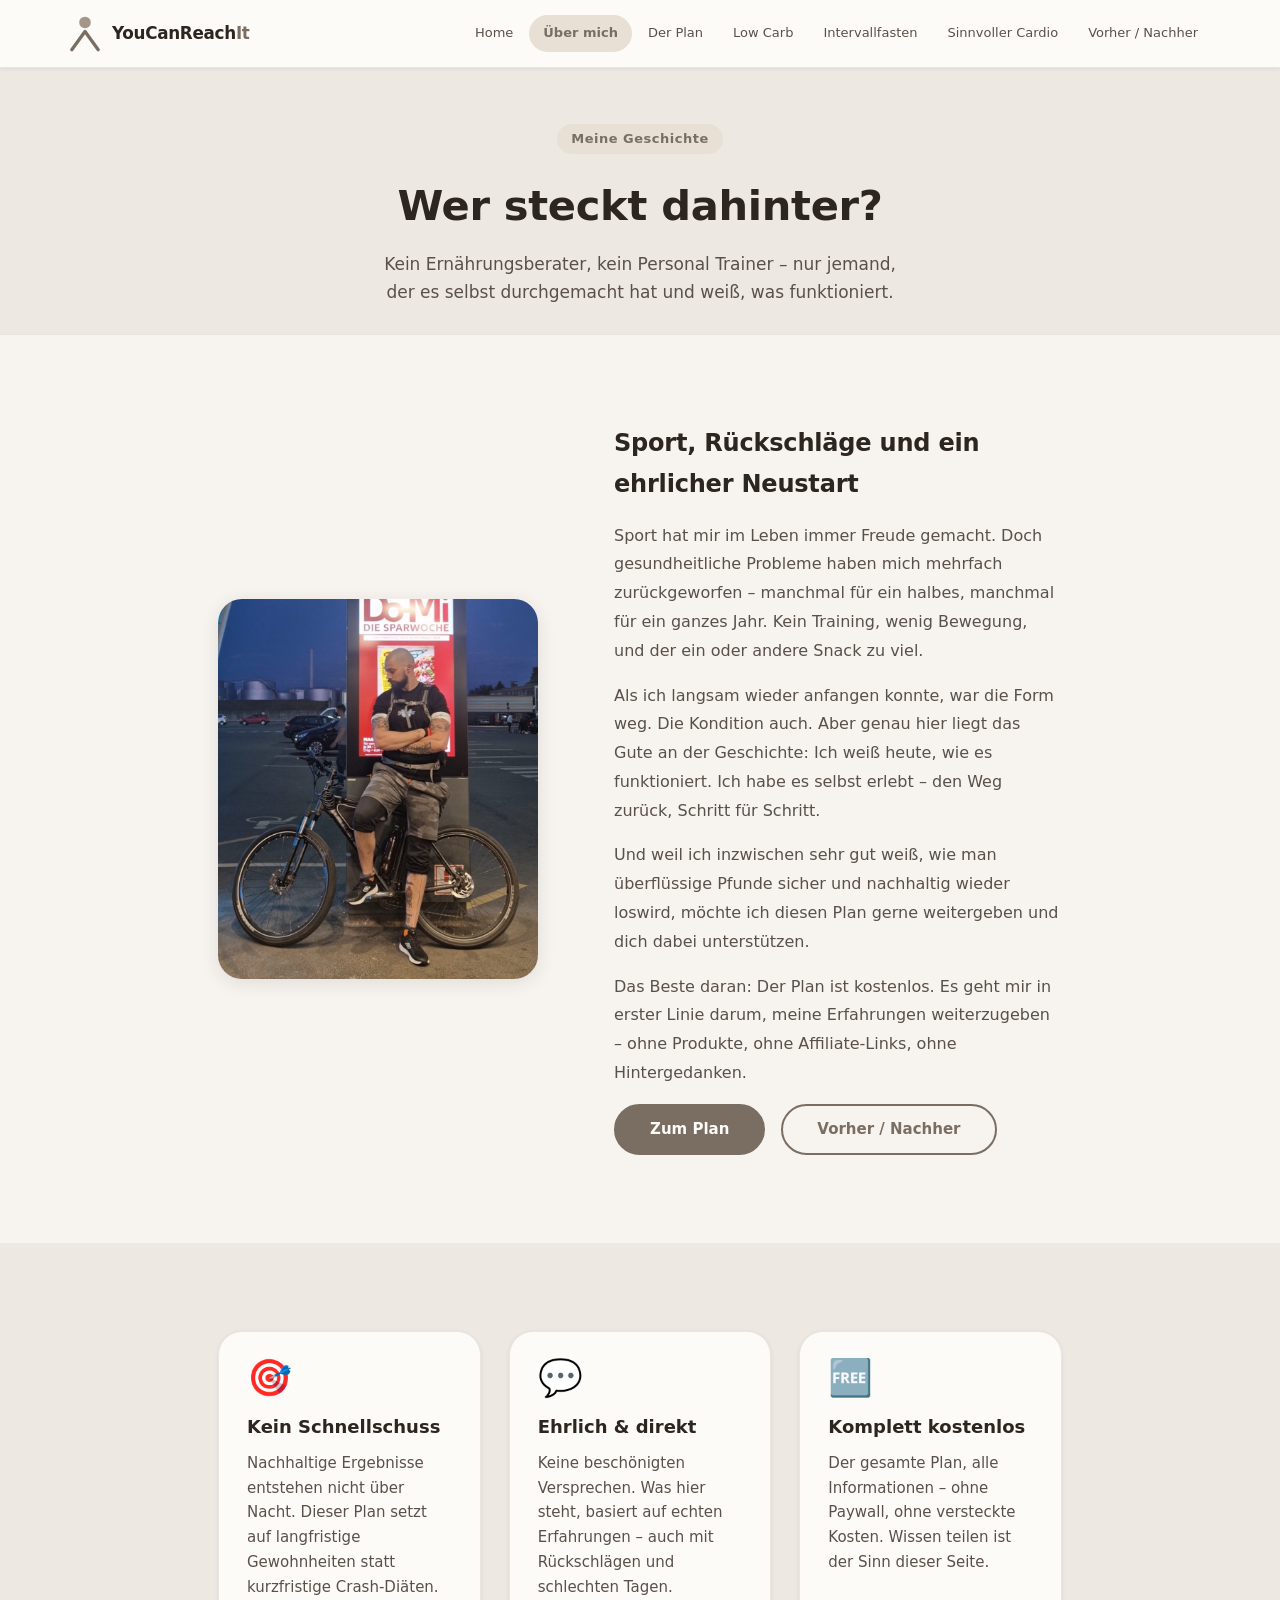
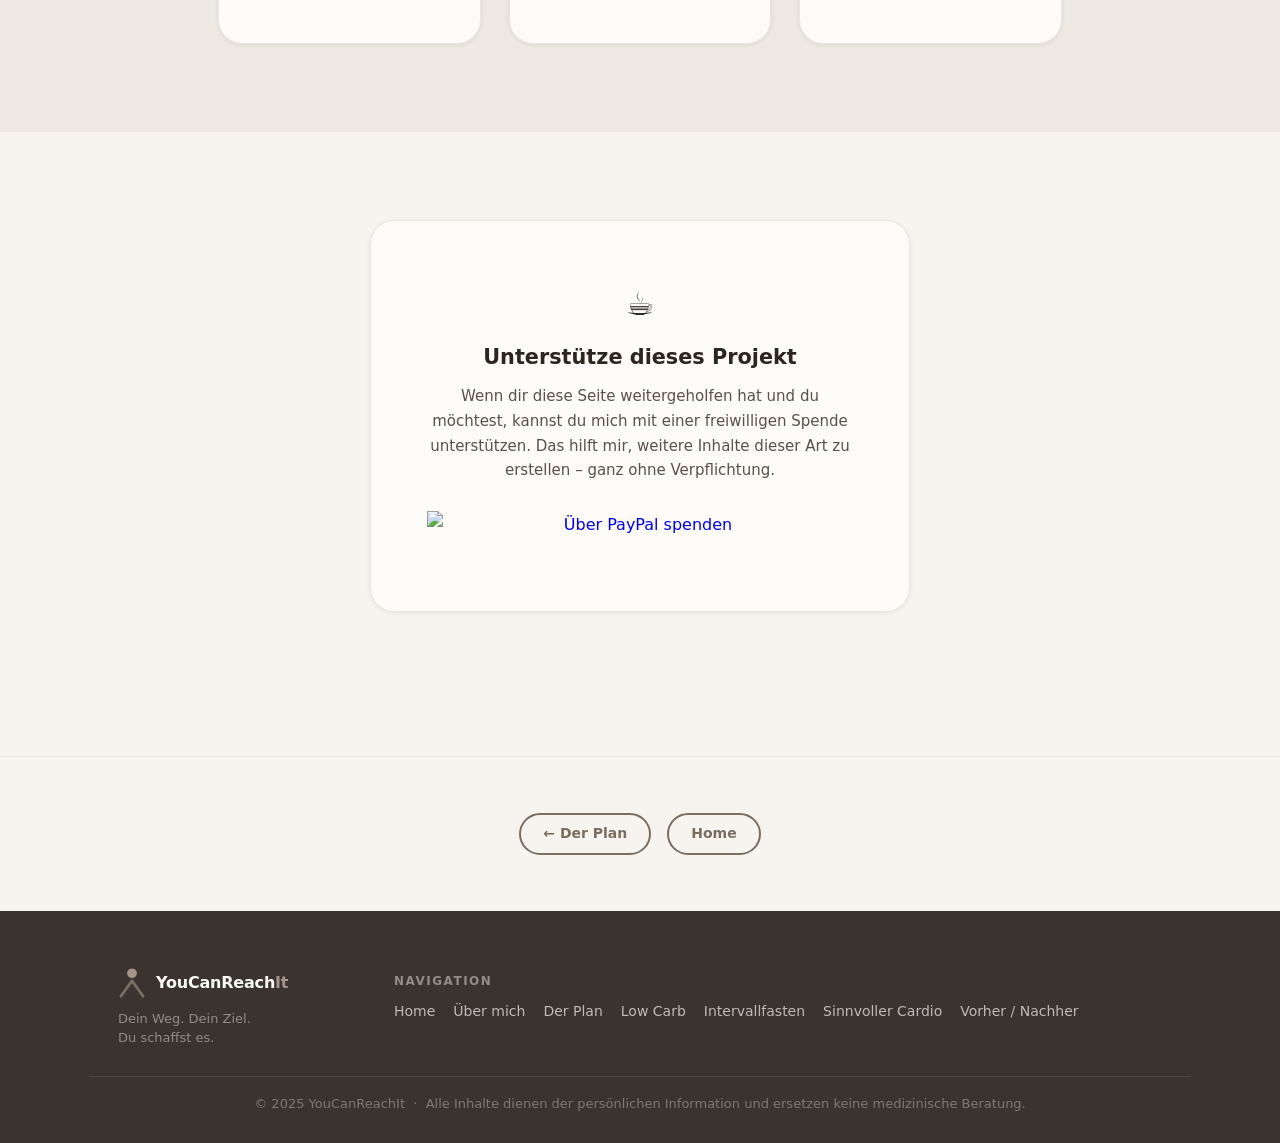
==== aboutme.html @ 7ecdbd4e "first refactoring" ====
<!DOCTYPE html>
<html lang="de">
<head>
  <meta charset="UTF-8">
  <meta name="viewport" content="width=device-width, initial-scale=1.0">
  <meta name="description" content="Wer steckt hinter YouCanReachIt? Meine persönliche Geschichte – von gesundheitlichen Rückschlägen zur nachhaltigen Transformation.">
  <title>YouCanReachIt – Über mich</title>
  <link rel="stylesheet" href="main.css">
</head>
<body>

  <!-- ===== NAVBAR ===== -->
  <header class="navbar">
    <div class="nav-container">
      <a href="index.html" class="nav-brand">
        <svg class="logo-svg" viewBox="0 0 40 46" fill="none" xmlns="http://www.w3.org/2000/svg">
          <circle cx="20" cy="9" r="7" fill="#A49589"/>
          <path d="M4 42L20 20L36 42" stroke="#7A6E63" stroke-width="4" stroke-linecap="round" stroke-linejoin="round"/>
        </svg>
        <span class="nav-brand-text">YouCanReach<em>It</em></span>
      </a>
      <nav class="nav-links">
        <a href="index.html">Home</a>
        <a href="aboutme.html" class="active">Über mich</a>
        <a href="plan.html">Der Plan</a>
        <a href="lowcarb.html">Low Carb</a>
        <a href="intervall.html">Intervallfasten</a>
        <a href="sinncardio.html">Sinnvoller Cardio</a>
        <a href="picsside.html">Vorher / Nachher</a>
      </nav>
    </div>
  </header>

  <main>

    <!-- ===== PAGE HERO ===== -->
    <section class="page-hero">
      <div class="container">
        <span class="tag">Meine Geschichte</span>
        <h1 class="page-title">Wer steckt dahinter?</h1>
        <p class="page-subtitle">
          Kein Ernährungsberater, kein Personal Trainer – nur jemand, der es selbst
          durchgemacht hat und weiß, was funktioniert.
        </p>
      </div>
    </section>

    <!-- ===== SPLIT: BILD + TEXT ===== -->
    <section class="section">
      <div class="container">
        <div class="split">

          <div>
            <img
              class="about-image"
              src="image/me2.jpg"
              alt="Persönliches Foto"
            >
          </div>

          <div class="about-text">
            <h2>Sport, Rückschläge und ein ehrlicher Neustart</h2>
            <p>
              Sport hat mir im Leben immer Freude gemacht. Doch gesundheitliche Probleme
              haben mich mehrfach zurückgeworfen – manchmal für ein halbes, manchmal für
              ein ganzes Jahr. Kein Training, wenig Bewegung, und der ein oder andere
              Snack zu viel.
            </p>
            <p>
              Als ich langsam wieder anfangen konnte, war die Form weg. Die Kondition
              auch. Aber genau hier liegt das Gute an der Geschichte: Ich weiß heute,
              wie es funktioniert. Ich habe es selbst erlebt – den Weg zurück, Schritt
              für Schritt.
            </p>
            <p>
              Und weil ich inzwischen sehr gut weiß, wie man überflüssige Pfunde sicher
              und nachhaltig wieder loswird, möchte ich diesen Plan gerne weitergeben
              und dich dabei unterstützen.
            </p>
            <p>
              Das Beste daran: Der Plan ist kostenlos. Es geht mir in erster Linie darum,
              meine Erfahrungen weiterzugeben – ohne Produkte, ohne Affiliate-Links,
              ohne Hintergedanken.
            </p>
            <div class="btn-group" style="justify-content:flex-start; margin-top: var(--space-sm);">
              <a href="plan.html" class="btn btn-primary">Zum Plan</a>
              <a href="picsside.html" class="btn btn-secondary">Vorher / Nachher</a>
            </div>
          </div>

        </div>
      </div>
    </section>

    <!-- ===== WERTE ===== -->
    <section class="section-alt">
      <div class="container">
        <div class="card-grid">

          <div class="card">
            <div class="card-icon">🎯</div>
            <h3 class="card-title">Kein Schnellschuss</h3>
            <p class="card-body">
              Nachhaltige Ergebnisse entstehen nicht über Nacht. Dieser Plan setzt auf
              langfristige Gewohnheiten statt kurzfristige Crash-Diäten.
            </p>
          </div>

          <div class="card">
            <div class="card-icon">💬</div>
            <h3 class="card-title">Ehrlich & direkt</h3>
            <p class="card-body">
              Keine beschönigten Versprechen. Was hier steht, basiert auf echten
              Erfahrungen – auch mit Rückschlägen und schlechten Tagen.
            </p>
          </div>

          <div class="card">
            <div class="card-icon">🆓</div>
            <h3 class="card-title">Komplett kostenlos</h3>
            <p class="card-body">
              Der gesamte Plan, alle Informationen – ohne Paywall, ohne versteckte Kosten.
              Wissen teilen ist der Sinn dieser Seite.
            </p>
          </div>

        </div>
      </div>
    </section>

    <!-- ===== SPENDEN ===== -->
    <section class="section">
      <div class="container">
        <div class="donate-card">
          <div style="font-size:2rem; margin-bottom:var(--space-xs);">☕</div>
          <h3>Unterstütze dieses Projekt</h3>
          <p>
            Wenn dir diese Seite weitergeholfen hat und du möchtest, kannst du mich
            mit einer freiwilligen Spende unterstützen. Das hilft mir, weitere Inhalte
            dieser Art zu erstellen – ganz ohne Verpflichtung.
          </p>
          <div class="paypal-btn">
            <a href="https://www.paypal.me/kaas58" target="_blank" rel="noopener">
              <img
                src="https://www.paypalobjects.com/en_US/i/btn/btn_donate_LG.gif"
                alt="Über PayPal spenden"
              >
            </a>
          </div>
        </div>
      </div>
    </section>

    <!-- ===== BACK NAV ===== -->
    <div class="back-nav">
      <a href="plan.html" class="btn btn-secondary btn-sm">← Der Plan</a>
      <a href="index.html" class="btn btn-secondary btn-sm">Home</a>
    </div>

  </main>

  <!-- ===== FOOTER ===== -->
  <footer class="footer">
    <div class="footer-inner">
      <div class="footer-brand">
        <a href="index.html" class="footer-brand-link">
          <svg viewBox="0 0 40 46" fill="none" xmlns="http://www.w3.org/2000/svg" style="width:28px;height:32px;flex-shrink:0;">
            <circle cx="20" cy="9" r="7" fill="#A49589"/>
            <path d="M4 42L20 20L36 42" stroke="#7A6E63" stroke-width="4" stroke-linecap="round" stroke-linejoin="round"/>
          </svg>
          <span class="footer-brand-name">YouCanReach<em>It</em></span>
        </a>
        <p class="footer-tagline">Dein Weg. Dein Ziel.<br>Du schaffst es.</p>
      </div>
      <div class="footer-nav-wrap">
        <p class="footer-nav-title">Navigation</p>
        <nav class="footer-nav">
          <a href="index.html">Home</a>
          <a href="aboutme.html">Über mich</a>
          <a href="plan.html">Der Plan</a>
          <a href="lowcarb.html">Low Carb</a>
          <a href="intervall.html">Intervallfasten</a>
          <a href="sinncardio.html">Sinnvoller Cardio</a>
          <a href="picsside.html">Vorher / Nachher</a>
        </nav>
      </div>
    </div>
    <div class="footer-bottom">
      <p>&copy; 2025 YouCanReachIt &nbsp;·&nbsp; Alle Inhalte dienen der persönlichen Information und ersetzen keine medizinische Beratung.</p>
    </div>
  </footer>

</body>
</html>
---- main.css ----
/* =============================================
   YouCanReachIt – Design System
   Farbpalette: Warmes Beige & Grau
   ============================================= */

/* --- Reset & Base --- */
*, *::before, *::after {
  box-sizing: border-box;
  margin: 0;
  padding: 0;
}

/* --- Design Tokens --- */
:root {
  --bg-main:       #F7F3EE;
  --bg-alt:        #EDE8E1;
  --bg-card:       #FDFBF8;
  --bg-dark:       #3A3330;
  --bg-dark-deep:  #2C2520;

  --accent:        #7A6E63;
  --accent-light:  #A49589;
  --accent-pale:   #E8E0D5;

  --text-primary:  #2C2520;
  --text-secondary:#5A504A;
  --text-muted:    #8C8078;
  --text-white:    #FDFBF8;

  --border:        #D4CCC4;
  --border-light:  #EAE5DF;

  --shadow-sm:  0 1px 4px rgba(44, 37, 32, 0.08);
  --shadow-md:  0 4px 18px rgba(44, 37, 32, 0.11);
  --shadow-lg:  0 10px 36px rgba(44, 37, 32, 0.13);

  --radius-sm:   8px;
  --radius-md:  16px;
  --radius-lg:  24px;
  --radius-xl:  36px;
  --radius-full: 999px;

  --space-xs:   8px;
  --space-sm:  16px;
  --space-md:  28px;
  --space-lg:  56px;
  --space-xl:  88px;
  --space-2xl: 128px;

  --font: 'Segoe UI', system-ui, -apple-system, Arial, sans-serif;
  --nav-height: 68px;
}

/* --- Base --- */
html { scroll-behavior: smooth; }

body {
  font-family: var(--font);
  background: var(--bg-main);
  color: var(--text-primary);
  line-height: 1.72;
  font-size: 16px;
  padding-top: var(--nav-height);
}

img { max-width: 100%; height: auto; display: block; }

/* Reset global link styling from original */
a { text-decoration: none; }


/* =============================================
   NAVBAR
   ============================================= */
.navbar {
  position: fixed;
  top: 0; left: 0; right: 0;
  height: var(--nav-height);
  background: var(--bg-card);
  border-bottom: 1px solid var(--border-light);
  box-shadow: var(--shadow-sm);
  z-index: 1000;
}

.nav-container {
  max-width: 1200px;
  margin: 0 auto;
  height: 100%;
  display: flex;
  align-items: center;
  justify-content: space-between;
  padding: 0 var(--space-md);
  gap: var(--space-sm);
}

.nav-brand {
  display: flex;
  align-items: center;
  gap: 10px;
  text-decoration: none;
  flex-shrink: 0;
}

.logo-svg { width: 34px; height: 38px; flex-shrink: 0; }

.nav-brand-text {
  font-size: 1.05rem;
  font-weight: 800;
  color: var(--text-primary);
  letter-spacing: -0.3px;
  line-height: 1;
}

.nav-brand-text em {
  color: var(--accent);
  font-style: normal;
}

.nav-links {
  display: flex;
  align-items: center;
  gap: 2px;
  flex-wrap: wrap;
  justify-content: flex-end;
}

.nav-links a {
  display: inline-block;
  padding: 7px 14px;
  font-size: 0.8125rem;
  font-weight: 500;
  color: var(--text-secondary);
  text-decoration: none;
  border-radius: var(--radius-full);
  transition: background 0.18s, color 0.18s;
  white-space: nowrap;
  background: none;
  border: none;
  margin: 0;
  text-align: left;
}

.nav-links a:hover { background: var(--accent-pale); color: var(--accent); }
.nav-links a.active { background: var(--accent-pale); color: var(--accent); font-weight: 600; }


/* =============================================
   BUTTONS
   ============================================= */
.btn {
  display: inline-block;
  padding: 13px 34px;
  border-radius: var(--radius-full);
  font-size: 0.9375rem;
  font-weight: 600;
  text-decoration: none;
  text-align: center;
  cursor: pointer;
  transition: all 0.2s ease;
  border: 2px solid transparent;
  white-space: nowrap;
  line-height: 1.4;
}

.btn-primary {
  background: var(--accent);
  color: var(--text-white);
  border-color: var(--accent);
}
.btn-primary:hover {
  background: var(--bg-dark);
  border-color: var(--bg-dark);
  color: var(--text-white);
  transform: translateY(-1px);
  box-shadow: var(--shadow-md);
}

.btn-secondary {
  background: transparent;
  color: var(--accent);
  border-color: var(--accent);
}
.btn-secondary:hover {
  background: var(--accent);
  color: var(--text-white);
  transform: translateY(-1px);
  box-shadow: var(--shadow-md);
}

.btn-ghost {
  background: rgba(253,251,248,0.12);
  color: var(--text-white);
  border-color: rgba(253,251,248,0.35);
}
.btn-ghost:hover {
  background: rgba(253,251,248,0.22);
  color: var(--text-white);
  transform: translateY(-1px);
}

.btn-sm {
  padding: 9px 22px;
  font-size: 0.875rem;
}

.btn-group {
  display: flex;
  gap: var(--space-sm);
  flex-wrap: wrap;
  justify-content: center;
}


/* =============================================
   LAYOUT HELPERS
   ============================================= */
.container      { max-width: 900px;  margin: 0 auto; padding: 0 var(--space-md); }
.container-wide { max-width: 1100px; margin: 0 auto; padding: 0 var(--space-md); }

.section     { padding: var(--space-xl) 0; }
.section-alt { background: var(--bg-alt); padding: var(--space-xl) 0; }
.section-sm  { padding: var(--space-lg) 0; }

.text-center  { text-align: center; }
.text-muted   { color: var(--text-muted); font-size: 0.9rem; }
.mt-xs { margin-top: var(--space-xs); }
.mt-sm { margin-top: var(--space-sm); }
.mt-md { margin-top: var(--space-md); }
.mt-lg { margin-top: var(--space-lg); }
.mb-sm { margin-bottom: var(--space-sm); }
.mb-md { margin-bottom: var(--space-md); }


/* =============================================
   HERO (Landing)
   ============================================= */
.hero {
  background: var(--bg-alt);
  padding: var(--space-2xl) 0 var(--space-xl);
  text-align: center;
}

.hero-eyebrow {
  display: inline-block;
  font-size: 0.75rem;
  font-weight: 700;
  letter-spacing: 2px;
  text-transform: uppercase;
  color: var(--accent-light);
  margin-bottom: var(--space-sm);
}

.hero-title {
  font-size: clamp(2.25rem, 5.5vw, 3.5rem);
  font-weight: 800;
  line-height: 1.12;
  color: var(--text-primary);
  margin-bottom: var(--space-sm);
  letter-spacing: -0.5px;
}

.hero-title em {
  color: var(--accent);
  font-style: normal;
}

.hero-subtitle {
  font-size: 1.125rem;
  color: var(--text-secondary);
  max-width: 560px;
  margin: 0 auto var(--space-lg);
  line-height: 1.72;
}

.hero-image-wrap {
  margin-top: var(--space-lg);
  display: flex;
  justify-content: center;
}

.hero-image {
  width: 100%;
  max-width: 600px;
  max-height: 340px;
  object-fit: cover;
  border-radius: var(--radius-lg);
  box-shadow: var(--shadow-lg);
}


/* =============================================
   PAGE HERO (Unterseiten)
   ============================================= */
.page-hero {
  background: var(--bg-alt);
  padding: var(--space-lg) 0 var(--space-md);
  text-align: center;
  border-bottom: 1px solid var(--border-light);
}

.page-title {
  font-size: clamp(1.8rem, 4.5vw, 2.6rem);
  font-weight: 800;
  color: var(--text-primary);
  letter-spacing: -0.3px;
}

.page-subtitle {
  font-size: 1.0625rem;
  color: var(--text-secondary);
  margin-top: var(--space-xs);
  max-width: 520px;
  margin-left: auto;
  margin-right: auto;
  line-height: 1.65;
}

.tag {
  display: inline-block;
  background: var(--accent-pale);
  color: var(--accent);
  border-radius: var(--radius-full);
  padding: 4px 14px;
  font-size: 0.8125rem;
  font-weight: 600;
  letter-spacing: 0.5px;
  margin-bottom: var(--space-sm);
}


/* =============================================
   CARDS
   ============================================= */
.card {
  background: var(--bg-card);
  border: 1px solid var(--border-light);
  border-radius: var(--radius-lg);
  padding: var(--space-md);
  box-shadow: var(--shadow-sm);
  transition: box-shadow 0.2s, transform 0.2s;
}

.card:hover {
  box-shadow: var(--shadow-md);
  transform: translateY(-3px);
}

.card-grid {
  display: grid;
  grid-template-columns: repeat(auto-fit, minmax(260px, 1fr));
  gap: var(--space-md);
}

.card-icon {
  font-size: 2.25rem;
  margin-bottom: var(--space-sm);
  line-height: 1;
}

.card-number {
  display: inline-flex;
  align-items: center;
  justify-content: center;
  width: 40px;
  height: 40px;
  background: var(--accent-pale);
  color: var(--accent);
  border-radius: 50%;
  font-size: 1.125rem;
  font-weight: 800;
  margin-bottom: var(--space-sm);
  flex-shrink: 0;
}

.card-title {
  font-size: 1.125rem;
  font-weight: 700;
  color: var(--text-primary);
  margin-bottom: var(--space-xs);
}

.card-body {
  font-size: 0.9375rem;
  color: var(--text-secondary);
  line-height: 1.65;
  margin-bottom: var(--space-sm);
}


/* =============================================
   CONTENT ARTICLE
   ============================================= */
.article {
  max-width: 700px;
  margin: 0 auto;
  font-size: 1.0625rem;
  color: var(--text-secondary);
  line-height: 1.8;
}

.article h2 {
  font-size: 1.45rem;
  font-weight: 700;
  color: var(--text-primary);
  margin: var(--space-lg) 0 var(--space-xs);
  letter-spacing: -0.2px;
}

.article h2:first-child { margin-top: 0; }

.article p { margin-bottom: var(--space-md); }

.article strong {
  color: var(--text-primary);
  font-weight: 600;
}

.highlight {
  background: var(--accent-pale);
  border-left: 4px solid var(--accent);
  border-radius: 0 var(--radius-sm) var(--radius-sm) 0;
  padding: var(--space-sm) var(--space-md);
  margin: var(--space-md) 0;
  color: var(--text-secondary);
  font-size: 0.9375rem;
  line-height: 1.7;
}

.highlight strong {
  color: var(--accent);
  display: block;
  margin-bottom: 4px;
  font-size: 0.8125rem;
  letter-spacing: 0.5px;
  text-transform: uppercase;
}


/* =============================================
   FEATURE IMAGE
   ============================================= */
.feature-image {
  border-radius: var(--radius-lg);
  box-shadow: var(--shadow-md);
  width: 100%;
  max-width: 560px;
  height: 320px;
  object-fit: cover;
  margin: var(--space-md) auto;
}

.feature-image-sm {
  border-radius: var(--radius-md);
  box-shadow: var(--shadow-sm);
  width: 100%;
  max-width: 380px;
  height: 240px;
  object-fit: cover;
  margin: var(--space-sm) auto;
}


/* =============================================
   GALLERY
   ============================================= */
.gallery {
  display: grid;
  grid-template-columns: repeat(auto-fill, minmax(180px, 1fr));
  gap: var(--space-sm);
}

.gallery-item { position: relative; }

.gallery-item img {
  width: 100%;
  height: 240px;
  object-fit: cover;
  border-radius: var(--radius-md);
  box-shadow: var(--shadow-sm);
  transition: box-shadow 0.2s, transform 0.2s;
}

.gallery-item img:hover {
  box-shadow: var(--shadow-md);
  transform: scale(1.02);
}

.gallery-label {
  text-align: center;
  font-size: 0.8125rem;
  color: var(--text-muted);
  margin-top: 6px;
  font-weight: 500;
}


/* =============================================
   BACK NAVIGATION
   ============================================= */
.back-nav {
  display: flex;
  gap: var(--space-sm);
  justify-content: center;
  padding: var(--space-lg) var(--space-md);
  flex-wrap: wrap;
  border-top: 1px solid var(--border-light);
  margin-top: var(--space-lg);
}


/* =============================================
   INFO / HIGHLIGHT BANNER
   ============================================= */
.info-banner {
  background: var(--bg-dark);
  color: var(--text-white);
  border-radius: var(--radius-lg);
  padding: var(--space-md) var(--space-lg);
  text-align: center;
}

.info-banner h3 {
  color: var(--text-white);
  font-size: 1.125rem;
  font-weight: 700;
  margin-bottom: var(--space-xs);
}

.info-banner p {
  color: rgba(253, 251, 248, 0.80);
  font-size: 0.9375rem;
  line-height: 1.65;
}


/* =============================================
   DONATE SECTION
   ============================================= */
.donate-card {
  background: var(--bg-card);
  border: 1px solid var(--border-light);
  border-radius: var(--radius-lg);
  padding: var(--space-lg);
  text-align: center;
  max-width: 540px;
  margin: 0 auto;
  box-shadow: var(--shadow-sm);
}

.donate-card h3 {
  font-size: 1.3rem;
  font-weight: 700;
  color: var(--text-primary);
  margin-bottom: var(--space-xs);
}

.donate-card p {
  color: var(--text-secondary);
  font-size: 0.9375rem;
  line-height: 1.65;
  margin-bottom: var(--space-md);
}

.donate-card .paypal-btn img {
  height: 44px;
  width: auto;
  margin: 0 auto;
}


/* =============================================
   ABOUT ME SPLIT LAYOUT
   ============================================= */
.split {
  display: grid;
  grid-template-columns: 340px 1fr;
  gap: var(--space-lg);
  align-items: center;
}

.about-image {
  width: 100%;
  max-width: 320px;
  height: 380px;
  object-fit: cover;
  object-position: top;
  border-radius: var(--radius-lg);
  box-shadow: var(--shadow-md);
  filter: grayscale(15%);
}

.about-text h2 {
  font-size: 1.5rem;
  font-weight: 700;
  color: var(--text-primary);
  margin-bottom: var(--space-sm);
  letter-spacing: -0.2px;
}

.about-text p {
  color: var(--text-secondary);
  font-size: 1rem;
  line-height: 1.8;
  margin-bottom: var(--space-sm);
}


/* =============================================
   FOOTER
   ============================================= */
.footer {
  background: var(--bg-dark);
  padding: var(--space-lg) 0 var(--space-md);
}

.footer-inner {
  max-width: 1100px;
  margin: 0 auto;
  padding: 0 var(--space-md);
  display: grid;
  grid-template-columns: 220px 1fr;
  gap: var(--space-lg);
  align-items: start;
}

.footer-brand { display: flex; flex-direction: column; gap: 8px; }

.footer-brand-link {
  display: flex;
  align-items: center;
  gap: 10px;
  text-decoration: none;
}

.footer-brand-name {
  font-size: 1rem;
  font-weight: 800;
  color: var(--text-white);
  letter-spacing: -0.2px;
}

.footer-brand-name em {
  color: var(--accent-light);
  font-style: normal;
}

.footer-tagline {
  font-size: 0.8125rem;
  color: rgba(253, 251, 248, 0.45);
  line-height: 1.5;
  margin-top: 2px;
}

.footer-nav-wrap { padding-top: 4px; }

.footer-nav-title {
  font-size: 0.75rem;
  font-weight: 700;
  letter-spacing: 1.5px;
  text-transform: uppercase;
  color: rgba(253, 251, 248, 0.45);
  margin-bottom: var(--space-xs);
}

.footer-nav {
  display: flex;
  flex-wrap: wrap;
  gap: 6px 18px;
}

.footer-nav a {
  color: rgba(253, 251, 248, 0.68);
  text-decoration: none;
  font-size: 0.875rem;
  transition: color 0.18s;
  display: inline;
  background: none;
  margin: 0;
  padding: 0;
  border-radius: 0;
}

.footer-nav a:hover { color: var(--text-white); }

.footer-bottom {
  max-width: 1100px;
  margin: var(--space-md) auto 0;
  padding: var(--space-sm) var(--space-md) 0;
  border-top: 1px solid rgba(253, 251, 248, 0.1);
  text-align: center;
  font-size: 0.8125rem;
  color: rgba(253, 251, 248, 0.35);
}


/* =============================================
   RESPONSIVE
   ============================================= */
@media (max-width: 860px) {
  .split {
    grid-template-columns: 1fr;
    text-align: center;
  }
  .about-image {
    margin: 0 auto;
    height: 300px;
  }
  .footer-inner {
    grid-template-columns: 1fr;
    text-align: center;
  }
  .footer-brand { align-items: center; }
  .footer-brand-link { justify-content: center; }
  .footer-nav { justify-content: center; }
}

@media (max-width: 640px) {
  :root {
    --space-xl: 60px;
    --space-2xl: 80px;
    --nav-height: 60px;
  }

  .nav-links a {
    font-size: 0.75rem;
    padding: 5px 10px;
  }

  .gallery {
    grid-template-columns: repeat(auto-fill, minmax(150px, 1fr));
  }

  .feature-image { height: 220px; }
  .feature-image-sm { height: 180px; }
}

@media (max-width: 520px) {
  :root { --nav-height: 112px; }

  .nav-container {
    flex-direction: column;
    height: auto;
    padding: 10px var(--space-sm);
    gap: 8px;
  }

  .navbar { height: auto; }

  .nav-links { justify-content: center; }

  .btn { padding: 11px 26px; font-size: 0.875rem; }
}
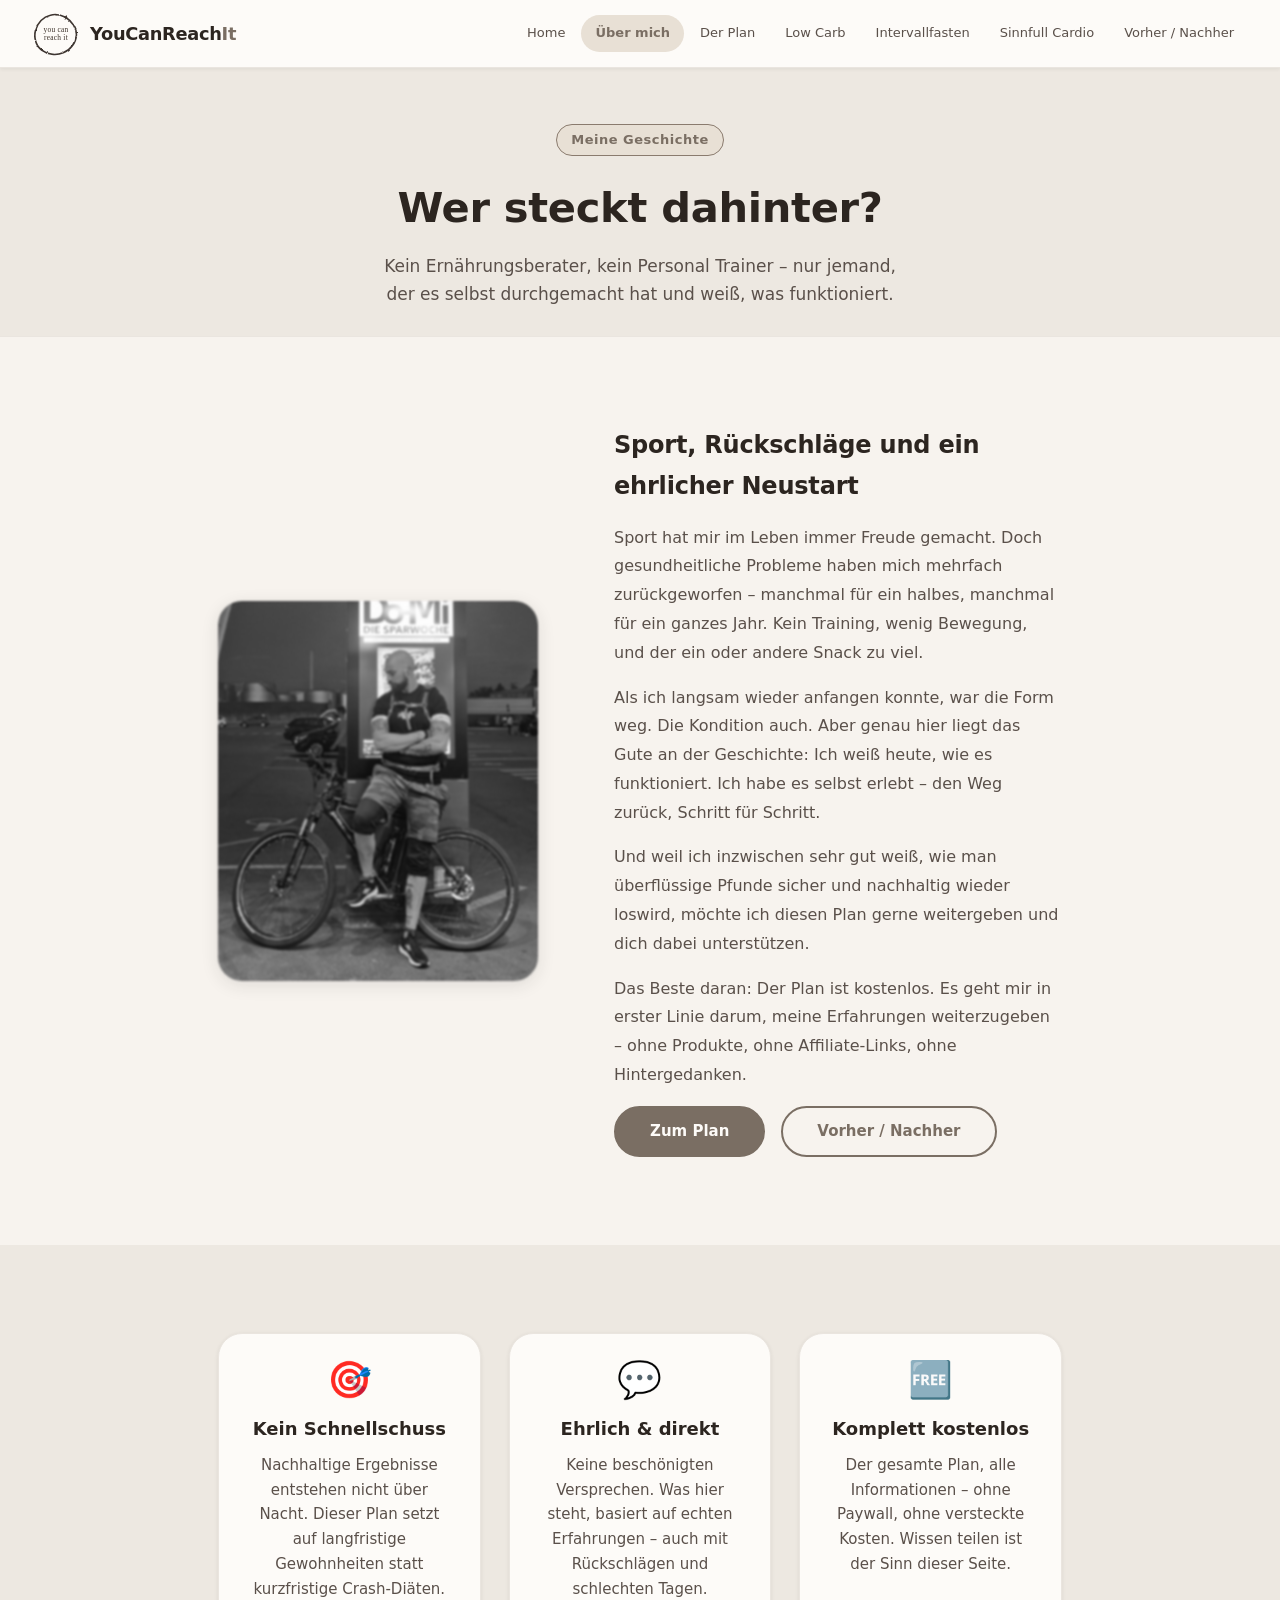
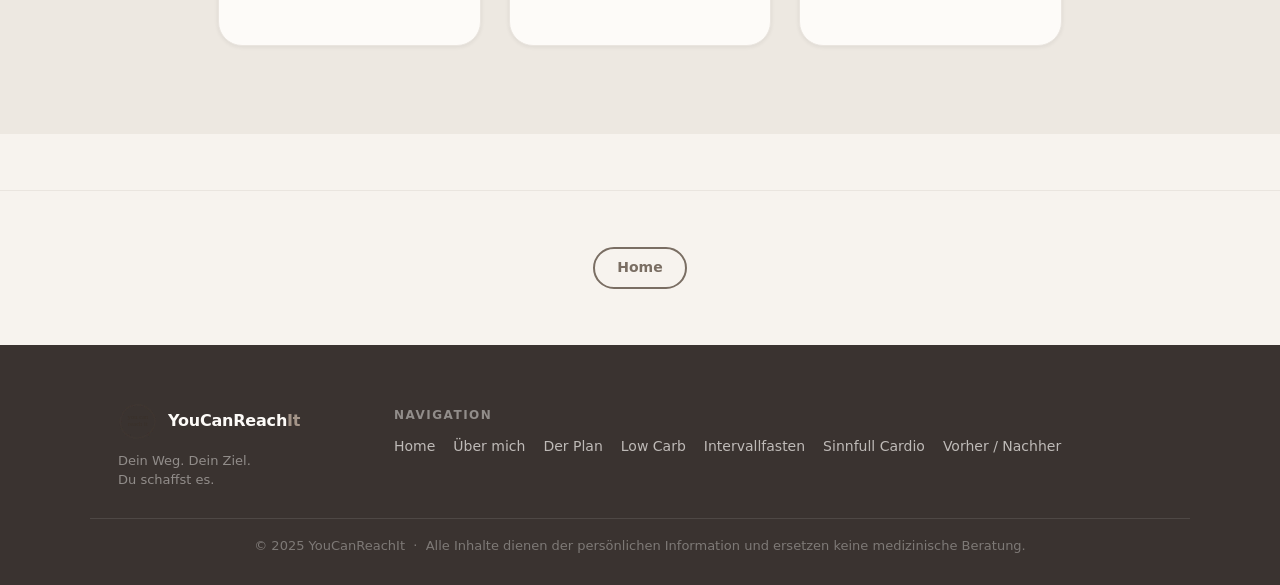
==== commit 6266d0fc: "second refactoring" ====
--- a/aboutme.html
+++ b/aboutme.html
@@ -5,6 +5,7 @@
   <meta name="viewport" content="width=device-width, initial-scale=1.0">
   <meta name="description" content="Wer steckt hinter YouCanReachIt? Meine persönliche Geschichte – von gesundheitlichen Rückschlägen zur nachhaltigen Transformation.">
   <title>YouCanReachIt – Über mich</title>
+  <link rel="icon" href="favicon.svg" type="image/svg+xml">
   <link rel="stylesheet" href="main.css">
 </head>
 <body>
@@ -13,10 +14,7 @@
   <header class="navbar">
     <div class="nav-container">
       <a href="index.html" class="nav-brand">
-        <svg class="logo-svg" viewBox="0 0 40 46" fill="none" xmlns="http://www.w3.org/2000/svg">
-          <circle cx="20" cy="9" r="7" fill="#A49589"/>
-          <path d="M4 42L20 20L36 42" stroke="#7A6E63" stroke-width="4" stroke-linecap="round" stroke-linejoin="round"/>
-        </svg>
+        <img src="logo.svg" class="logo-svg" alt="YouCanReachIt Logo">
         <span class="nav-brand-text">YouCanReach<em>It</em></span>
       </a>
       <nav class="nav-links">
@@ -25,7 +23,7 @@
         <a href="plan.html">Der Plan</a>
         <a href="lowcarb.html">Low Carb</a>
         <a href="intervall.html">Intervallfasten</a>
-        <a href="sinncardio.html">Sinnvoller Cardio</a>
+        <a href="sinncardio.html">Sinnfull Cardio</a>
         <a href="picsside.html">Vorher / Nachher</a>
       </nav>
     </div>
@@ -128,32 +126,8 @@
       </div>
     </section>
 
-    <!-- ===== SPENDEN ===== -->
-    <section class="section">
-      <div class="container">
-        <div class="donate-card">
-          <div style="font-size:2rem; margin-bottom:var(--space-xs);">☕</div>
-          <h3>Unterstütze dieses Projekt</h3>
-          <p>
-            Wenn dir diese Seite weitergeholfen hat und du möchtest, kannst du mich
-            mit einer freiwilligen Spende unterstützen. Das hilft mir, weitere Inhalte
-            dieser Art zu erstellen – ganz ohne Verpflichtung.
-          </p>
-          <div class="paypal-btn">
-            <a href="https://www.paypal.me/kaas58" target="_blank" rel="noopener">
-              <img
-                src="https://www.paypalobjects.com/en_US/i/btn/btn_donate_LG.gif"
-                alt="Über PayPal spenden"
-              >
-            </a>
-          </div>
-        </div>
-      </div>
-    </section>
-
     <!-- ===== BACK NAV ===== -->
     <div class="back-nav">
-      <a href="plan.html" class="btn btn-secondary btn-sm">← Der Plan</a>
       <a href="index.html" class="btn btn-secondary btn-sm">Home</a>
     </div>
 
@@ -164,10 +138,7 @@
     <div class="footer-inner">
       <div class="footer-brand">
         <a href="index.html" class="footer-brand-link">
-          <svg viewBox="0 0 40 46" fill="none" xmlns="http://www.w3.org/2000/svg" style="width:28px;height:32px;flex-shrink:0;">
-            <circle cx="20" cy="9" r="7" fill="#A49589"/>
-            <path d="M4 42L20 20L36 42" stroke="#7A6E63" stroke-width="4" stroke-linecap="round" stroke-linejoin="round"/>
-          </svg>
+          <img src="logo.svg" style="width:40px;height:40px;flex-shrink:0;object-fit:contain;" alt="YouCanReachIt Logo">
           <span class="footer-brand-name">YouCanReach<em>It</em></span>
         </a>
         <p class="footer-tagline">Dein Weg. Dein Ziel.<br>Du schaffst es.</p>
@@ -180,7 +151,7 @@
           <a href="plan.html">Der Plan</a>
           <a href="lowcarb.html">Low Carb</a>
           <a href="intervall.html">Intervallfasten</a>
-          <a href="sinncardio.html">Sinnvoller Cardio</a>
+          <a href="sinncardio.html">Sinnfull Cardio</a>
           <a href="picsside.html">Vorher / Nachher</a>
         </nav>
       </div>
--- a/main.css
+++ b/main.css
@@ -2,6 +2,7 @@
    YouCanReachIt – Design System
    Farbpalette: Warmes Beige & Grau
    ============================================= */
+@import url('https://fonts.googleapis.com/css2?family=Dancing+Script:wght@600&display=swap');
 
 /* --- Reset & Base --- */
 *, *::before, *::after {
@@ -83,13 +84,12 @@
 }
 
 .nav-container {
-  max-width: 1200px;
-  margin: 0 auto;
+  width: 100%;
   height: 100%;
   display: flex;
   align-items: center;
   justify-content: space-between;
-  padding: 0 var(--space-md);
+  padding: 0 32px;
   gap: var(--space-sm);
 }
 
@@ -101,10 +101,10 @@
   flex-shrink: 0;
 }
 
-.logo-svg { width: 34px; height: 38px; flex-shrink: 0; }
+.logo-svg { width: 48px; height: 48px; flex-shrink: 0; object-fit: contain; }
 
 .nav-brand-text {
-  font-size: 1.05rem;
+  font-size: 1.113rem;
   font-weight: 800;
   color: var(--text-primary);
   letter-spacing: -0.3px;
@@ -238,6 +238,26 @@
   background: var(--bg-alt);
   padding: var(--space-2xl) 0 var(--space-xl);
   text-align: center;
+  position: relative;
+  overflow: hidden;
+}
+
+.hero > .container {
+  position: relative;
+  z-index: 1;
+}
+
+.hero-watermark {
+  position: absolute;
+  top: 47%;
+  left: 50%;
+  transform: translate(-50%, -50%);
+  width: 562px;
+  height: 562px;
+  object-fit: contain;
+  opacity: 0.1;
+  pointer-events: none;
+  user-select: none;
 }
 
 .hero-eyebrow {
@@ -320,6 +340,7 @@
   background: var(--accent-pale);
   color: var(--accent);
   border-radius: var(--radius-full);
+  border: 1.5px solid #8A7B6E;
   padding: 4px 14px;
   font-size: 0.8125rem;
   font-weight: 600;
@@ -338,11 +359,47 @@
   padding: var(--space-md);
   box-shadow: var(--shadow-sm);
   transition: box-shadow 0.2s, transform 0.2s;
-}
-
+  display: flex;
+  flex-direction: column;
+  text-align: center;
+}
+
+.card .btn {
+  margin-top: auto;
+  align-self: center;
+}
+
+/* Karten ohne Aktion: kein Hover-Effekt */
 .card:hover {
-  box-shadow: var(--shadow-md);
+  box-shadow: var(--shadow-sm);
+  transform: none;
+}
+
+/* Karten, die selbst ein Link sind (a.card) */
+a.card {
+  text-decoration: none;
+  color: inherit;
+  cursor: pointer;
+}
+
+a.card:hover {
+  box-shadow: var(--shadow-sm);
+  transform: none;
+}
+
+/* 3D-Button-Bewegung – nur translateY, kein Schatten */
+a.card .btn {
+  transition: transform 0.12s ease;
+  pointer-events: none;
+}
+
+a.card:hover .btn {
   transform: translateY(-3px);
+}
+
+a.card:active .btn {
+  transform: translateY(2px);
+  transition-duration: 0.08s;
 }
 
 .card-grid {
@@ -355,12 +412,14 @@
   font-size: 2.25rem;
   margin-bottom: var(--space-sm);
   line-height: 1;
+  align-self: center;
 }
 
 .card-number {
   display: inline-flex;
   align-items: center;
   justify-content: center;
+  align-self: center;
   width: 40px;
   height: 40px;
   background: var(--accent-pale);
@@ -445,7 +504,9 @@
   width: 100%;
   max-width: 560px;
   height: 320px;
-  object-fit: cover;
+  object-fit: contain;
+  background: #FFFFFF;
+  border: 1.5px solid #C8C0B8;
   margin: var(--space-md) auto;
 }
 
@@ -586,7 +647,7 @@
   object-position: top;
   border-radius: var(--radius-lg);
   box-shadow: var(--shadow-md);
-  filter: grayscale(15%);
+  filter: grayscale(100%) blur(0.8px);
 }
 
 .about-text h2 {
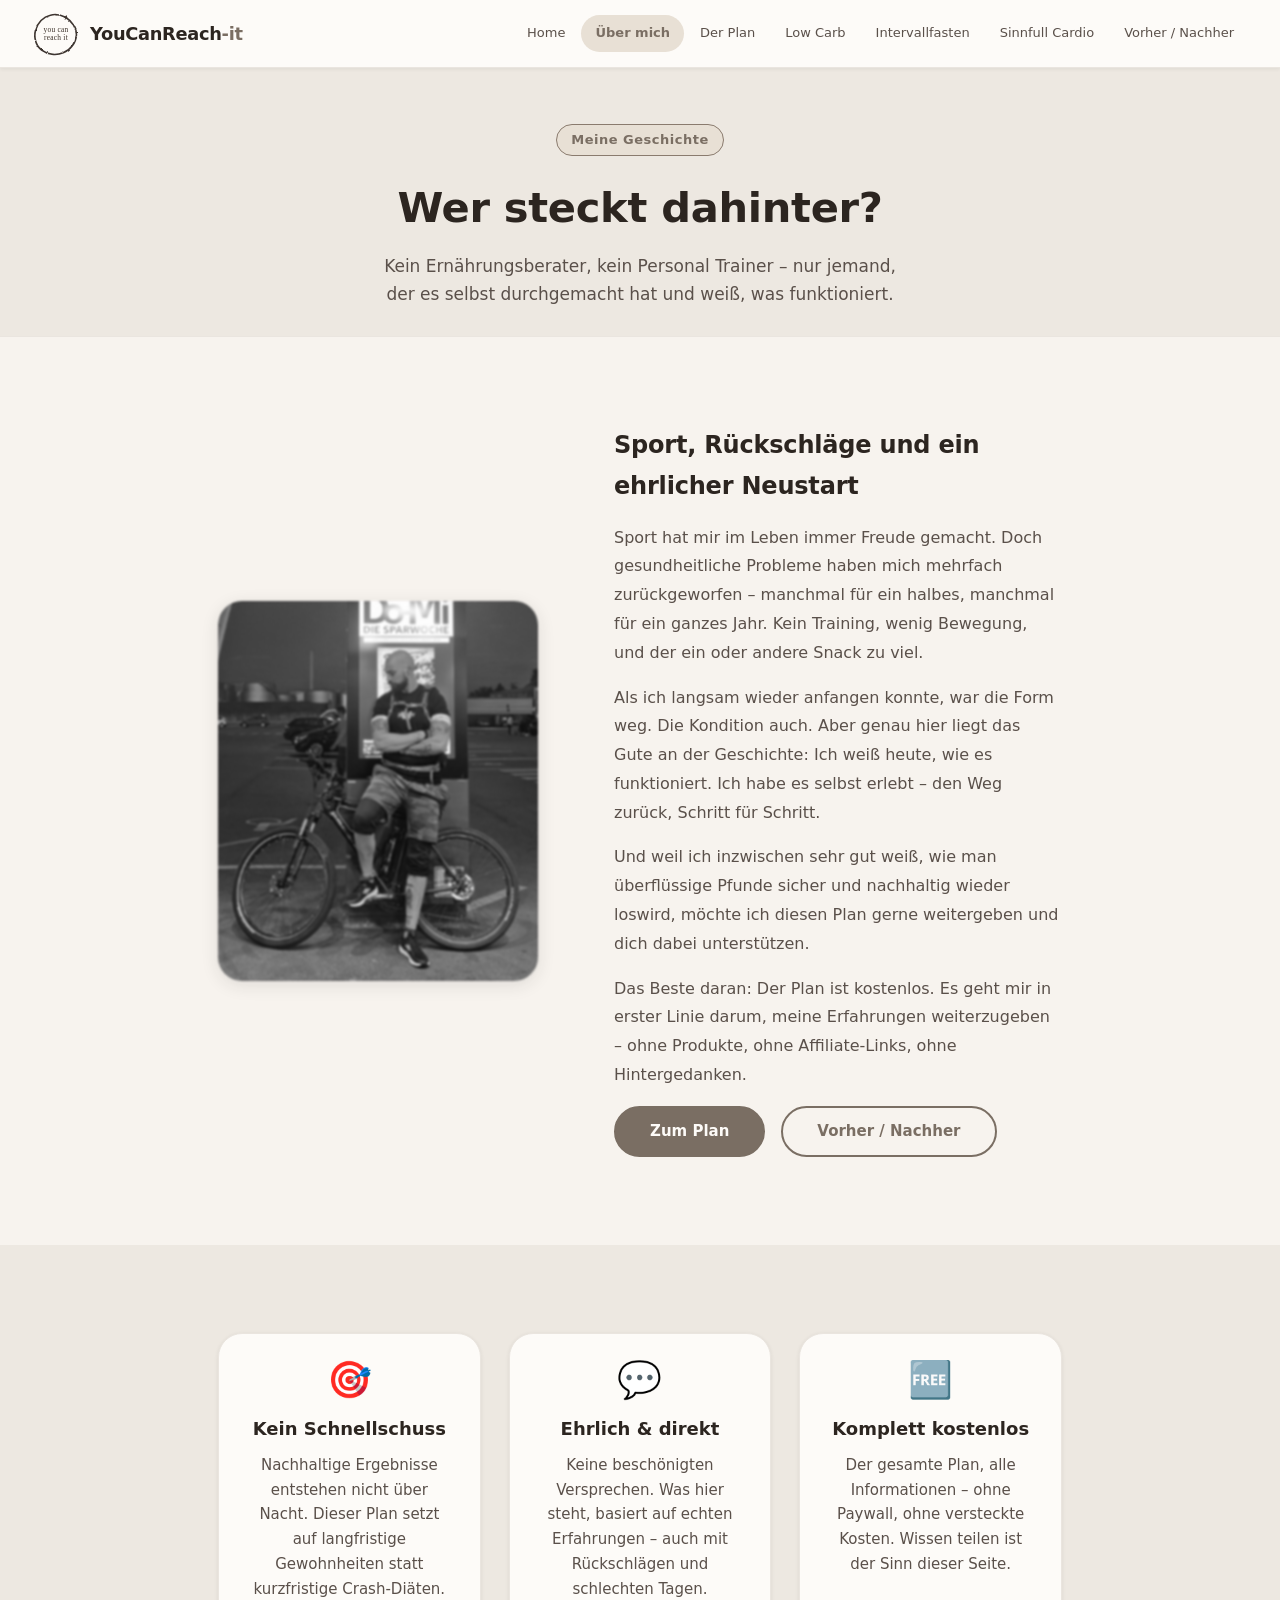
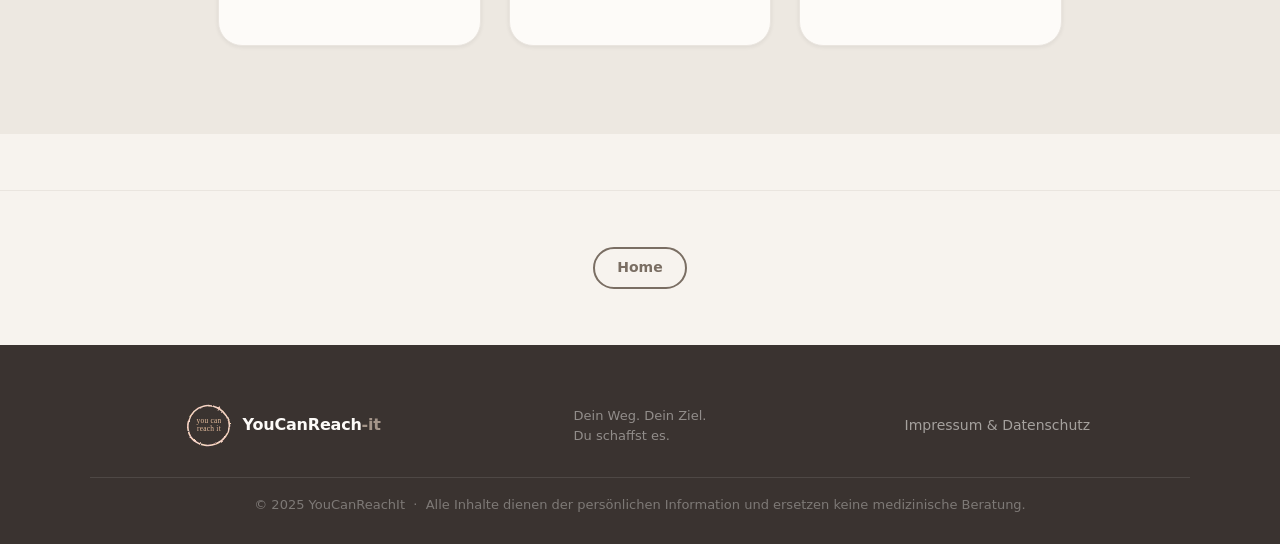
==== commit a100fcaf: "finishing" ====
--- a/aboutme.html
+++ b/aboutme.html
@@ -15,8 +15,11 @@
     <div class="nav-container">
       <a href="index.html" class="nav-brand">
         <img src="logo.svg" class="logo-svg" alt="YouCanReachIt Logo">
-        <span class="nav-brand-text">YouCanReach<em>It</em></span>
+        <span class="nav-brand-text">YouCanReach<em>-it</em></span>
       </a>
+      <button class="burger-btn" aria-label="Menü öffnen" aria-expanded="false">
+        <span></span><span></span><span></span>
+      </button>
       <nav class="nav-links">
         <a href="index.html">Home</a>
         <a href="aboutme.html" class="active">Über mich</a>
@@ -51,7 +54,7 @@
           <div>
             <img
               class="about-image"
-              src="image/me2.jpg"
+              src="images/me2.jpg"
               alt="Persönliches Foto"
             >
           </div>
@@ -136,24 +139,17 @@
   <!-- ===== FOOTER ===== -->
   <footer class="footer">
     <div class="footer-inner">
-      <div class="footer-brand">
+      <div class="footer-col">
         <a href="index.html" class="footer-brand-link">
-          <img src="logo.svg" style="width:40px;height:40px;flex-shrink:0;object-fit:contain;" alt="YouCanReachIt Logo">
-          <span class="footer-brand-name">YouCanReach<em>It</em></span>
+          <img src="logo.svg" style="width:48px;height:48px;flex-shrink:0;object-fit:contain;" alt="YouCanReachIt Logo">
+          <span class="footer-brand-name">YouCanReach<em>-it</em></span>
         </a>
+      </div>
+      <div class="footer-col">
         <p class="footer-tagline">Dein Weg. Dein Ziel.<br>Du schaffst es.</p>
       </div>
-      <div class="footer-nav-wrap">
-        <p class="footer-nav-title">Navigation</p>
-        <nav class="footer-nav">
-          <a href="index.html">Home</a>
-          <a href="aboutme.html">Über mich</a>
-          <a href="plan.html">Der Plan</a>
-          <a href="lowcarb.html">Low Carb</a>
-          <a href="intervall.html">Intervallfasten</a>
-          <a href="sinncardio.html">Sinnfull Cardio</a>
-          <a href="picsside.html">Vorher / Nachher</a>
-        </nav>
+      <div class="footer-col">
+        <a href="impressum.html" class="footer-legal-link">Impressum &amp; Datenschutz</a>
       </div>
     </div>
     <div class="footer-bottom">
@@ -161,5 +157,6 @@
     </div>
   </footer>
 
+  <script src="nav.js"></script>
 </body>
 </html>
--- a/main.css
+++ b/main.css
@@ -249,7 +249,7 @@
 
 .hero-watermark {
   position: absolute;
-  top: 47%;
+  top: 42%;
   left: 50%;
   transform: translate(-50%, -50%);
   width: 562px;
@@ -679,12 +679,16 @@
   margin: 0 auto;
   padding: 0 var(--space-md);
   display: grid;
-  grid-template-columns: 220px 1fr;
-  gap: var(--space-lg);
-  align-items: start;
-}
-
-.footer-brand { display: flex; flex-direction: column; gap: 8px; }
+  grid-template-columns: 1fr 1fr 1fr;
+  gap: var(--space-md);
+  align-items: center;
+}
+
+.footer-col {
+  display: flex;
+  align-items: center;
+  justify-content: center;
+}
 
 .footer-brand-link {
   display: flex;
@@ -712,7 +716,20 @@
   margin-top: 2px;
 }
 
-.footer-nav-wrap { padding-top: 4px; }
+.footer-legal {
+  display: flex;
+  align-items: flex-start;
+  padding-top: 4px;
+}
+
+.footer-legal-link {
+  color: rgba(253, 251, 248, 0.55);
+  font-size: 0.875rem;
+  text-decoration: none;
+  transition: color 0.18s;
+}
+
+.footer-legal-link:hover { color: var(--text-white); }
 
 .footer-nav-title {
   font-size: 0.75rem;
@@ -752,6 +769,176 @@
   font-size: 0.8125rem;
   color: rgba(253, 251, 248, 0.35);
 }
+
+
+/* =============================================
+   CAROUSEL
+   ============================================= */
+.carousel {
+  position: relative;
+  max-width: 700px;
+  margin: 0 auto;
+  padding: 0 28px;
+}
+
+.carousel-track-wrap {
+  overflow: hidden;
+  border-radius: var(--radius-lg);
+  box-shadow: var(--shadow-lg);
+  border: 1.5px solid rgba(0, 0, 0, 0.22);
+}
+
+.carousel-track {
+  display: flex;
+  transition: transform 0.4s ease;
+}
+
+.carousel-slide {
+  min-width: 100%;
+  position: relative;
+}
+
+.carousel-slide img {
+  width: 100%;
+  height: 380px;
+  object-fit: contain;
+  background: var(--bg-alt);
+  display: block;
+  border-radius: var(--radius-lg);
+  filter: grayscale(100%);
+}
+
+/* Bild 1: kein Blur */
+.carousel-slide:nth-child(1) img {
+  filter: grayscale(100%);
+}
+
+/* Bilder 2 & 3: stärkerer Blur für Gesichter */
+.carousel-slide:nth-child(2) img,
+.carousel-slide:nth-child(3) img {
+  filter: grayscale(100%) blur(2.4px);
+}
+
+/* Fatme: zoom in via cover to match trnme's fill */
+.carousel-slide.zoom img {
+  object-fit: cover;
+}
+
+/* Slide 4: Text-Overlay auf way.jpg */
+.carousel-overlay {
+  position: absolute;
+  inset: 0;
+  display: flex;
+  flex-direction: column;
+  align-items: center;
+  justify-content: center;
+  text-align: center;
+  padding: var(--space-md) var(--space-lg);
+  background: rgba(0, 0, 0, 0.50);
+  border-radius: var(--radius-lg);
+}
+
+.carousel-overlay-title {
+  color: #fff;
+  font-size: 1.25rem;
+  font-weight: 700;
+  margin-bottom: var(--space-sm);
+  letter-spacing: -0.2px;
+}
+
+.carousel-overlay-body {
+  color: rgba(255, 255, 255, 0.88);
+  font-size: 0.9375rem;
+  line-height: 1.72;
+  max-width: 500px;
+}
+
+.carousel-btn {
+  position: absolute;
+  top: 50%;
+  transform: translateY(-calc(50% + 20px));
+  background: var(--bg-card);
+  border: 1.5px solid rgba(0, 0, 0, 0.22);
+  border-radius: 50%;
+  width: 44px;
+  height: 44px;
+  font-size: 1.5rem;
+  line-height: 1;
+  cursor: pointer;
+  z-index: 10;
+  display: flex;
+  align-items: center;
+  justify-content: center;
+  box-shadow: var(--shadow-md);
+  transition: background 0.18s, transform 0.18s;
+  color: var(--text-primary);
+}
+
+.carousel-btn:hover { background: var(--accent-pale); transform: translateY(calc(-50% - 2px)); }
+.carousel-prev { left: -8px; top: calc(50% - 20px); transform: translateY(-50%); }
+.carousel-next { right: -8px; top: calc(50% - 20px); transform: translateY(-50%); }
+.carousel-prev:hover, .carousel-next:hover { background: var(--accent-pale); }
+
+.carousel-dots {
+  display: flex;
+  justify-content: center;
+  gap: 8px;
+  margin-top: var(--space-sm);
+}
+
+.carousel-dot {
+  width: 10px;
+  height: 10px;
+  border-radius: 50%;
+  border: none;
+  background: var(--border);
+  cursor: pointer;
+  transition: background 0.18s, transform 0.18s;
+  padding: 0;
+}
+
+.carousel-dot.active {
+  background: var(--accent);
+  transform: scale(1.25);
+}
+
+@media (max-width: 600px) {
+  .carousel-slide img { height: 220px; }
+  .carousel { padding: 0 20px; }
+}
+
+
+/* =============================================
+   BURGER BUTTON
+   ============================================= */
+.burger-btn {
+  display: none;
+  flex-direction: column;
+  justify-content: center;
+  align-items: center;
+  gap: 5px;
+  width: 40px;
+  height: 40px;
+  background: none;
+  border: none;
+  cursor: pointer;
+  padding: 6px;
+  border-radius: var(--radius-sm);
+  flex-shrink: 0;
+}
+
+.burger-btn span {
+  display: block;
+  height: 2px;
+  width: 22px;
+  background: var(--text-primary);
+  border-radius: 2px;
+  transition: transform 0.25s ease, opacity 0.2s ease;
+}
+
+.burger-btn.is-open span:nth-child(1) { transform: translateY(7px) rotate(45deg); }
+.burger-btn.is-open span:nth-child(2) { opacity: 0; transform: scaleX(0); }
+.burger-btn.is-open span:nth-child(3) { transform: translateY(-7px) rotate(-45deg); }
 
 
 /* =============================================
@@ -770,9 +957,41 @@
     grid-template-columns: 1fr;
     text-align: center;
   }
-  .footer-brand { align-items: center; }
+  .footer-col { justify-content: center; }
   .footer-brand-link { justify-content: center; }
-  .footer-nav { justify-content: center; }
+}
+
+/* Footer logo – same brightness level as the accent-light "-it" text */
+.footer-brand-link img {
+  filter: brightness(4);
+}
+
+@media (max-width: 768px) {
+  .burger-btn { display: flex; }
+
+  .nav-links {
+    display: none;
+    position: absolute;
+    top: 100%;
+    left: 0;
+    right: 0;
+    background: var(--bg-card);
+    border-bottom: 1px solid var(--border-light);
+    box-shadow: var(--shadow-md);
+    flex-direction: column;
+    padding: 8px 16px 14px;
+    gap: 2px;
+    z-index: 999;
+  }
+
+  .nav-links.nav-open { display: flex; }
+
+  .nav-links a {
+    padding: 10px 14px;
+    font-size: 0.9375rem;
+    border-radius: var(--radius-sm);
+    text-align: left;
+  }
 }
 
 @media (max-width: 640px) {
@@ -782,11 +1001,6 @@
     --nav-height: 60px;
   }
 
-  .nav-links a {
-    font-size: 0.75rem;
-    padding: 5px 10px;
-  }
-
   .gallery {
     grid-template-columns: repeat(auto-fill, minmax(150px, 1fr));
   }
@@ -796,18 +1010,5 @@
 }
 
 @media (max-width: 520px) {
-  :root { --nav-height: 112px; }
-
-  .nav-container {
-    flex-direction: column;
-    height: auto;
-    padding: 10px var(--space-sm);
-    gap: 8px;
-  }
-
-  .navbar { height: auto; }
-
-  .nav-links { justify-content: center; }
-
   .btn { padding: 11px 26px; font-size: 0.875rem; }
 }
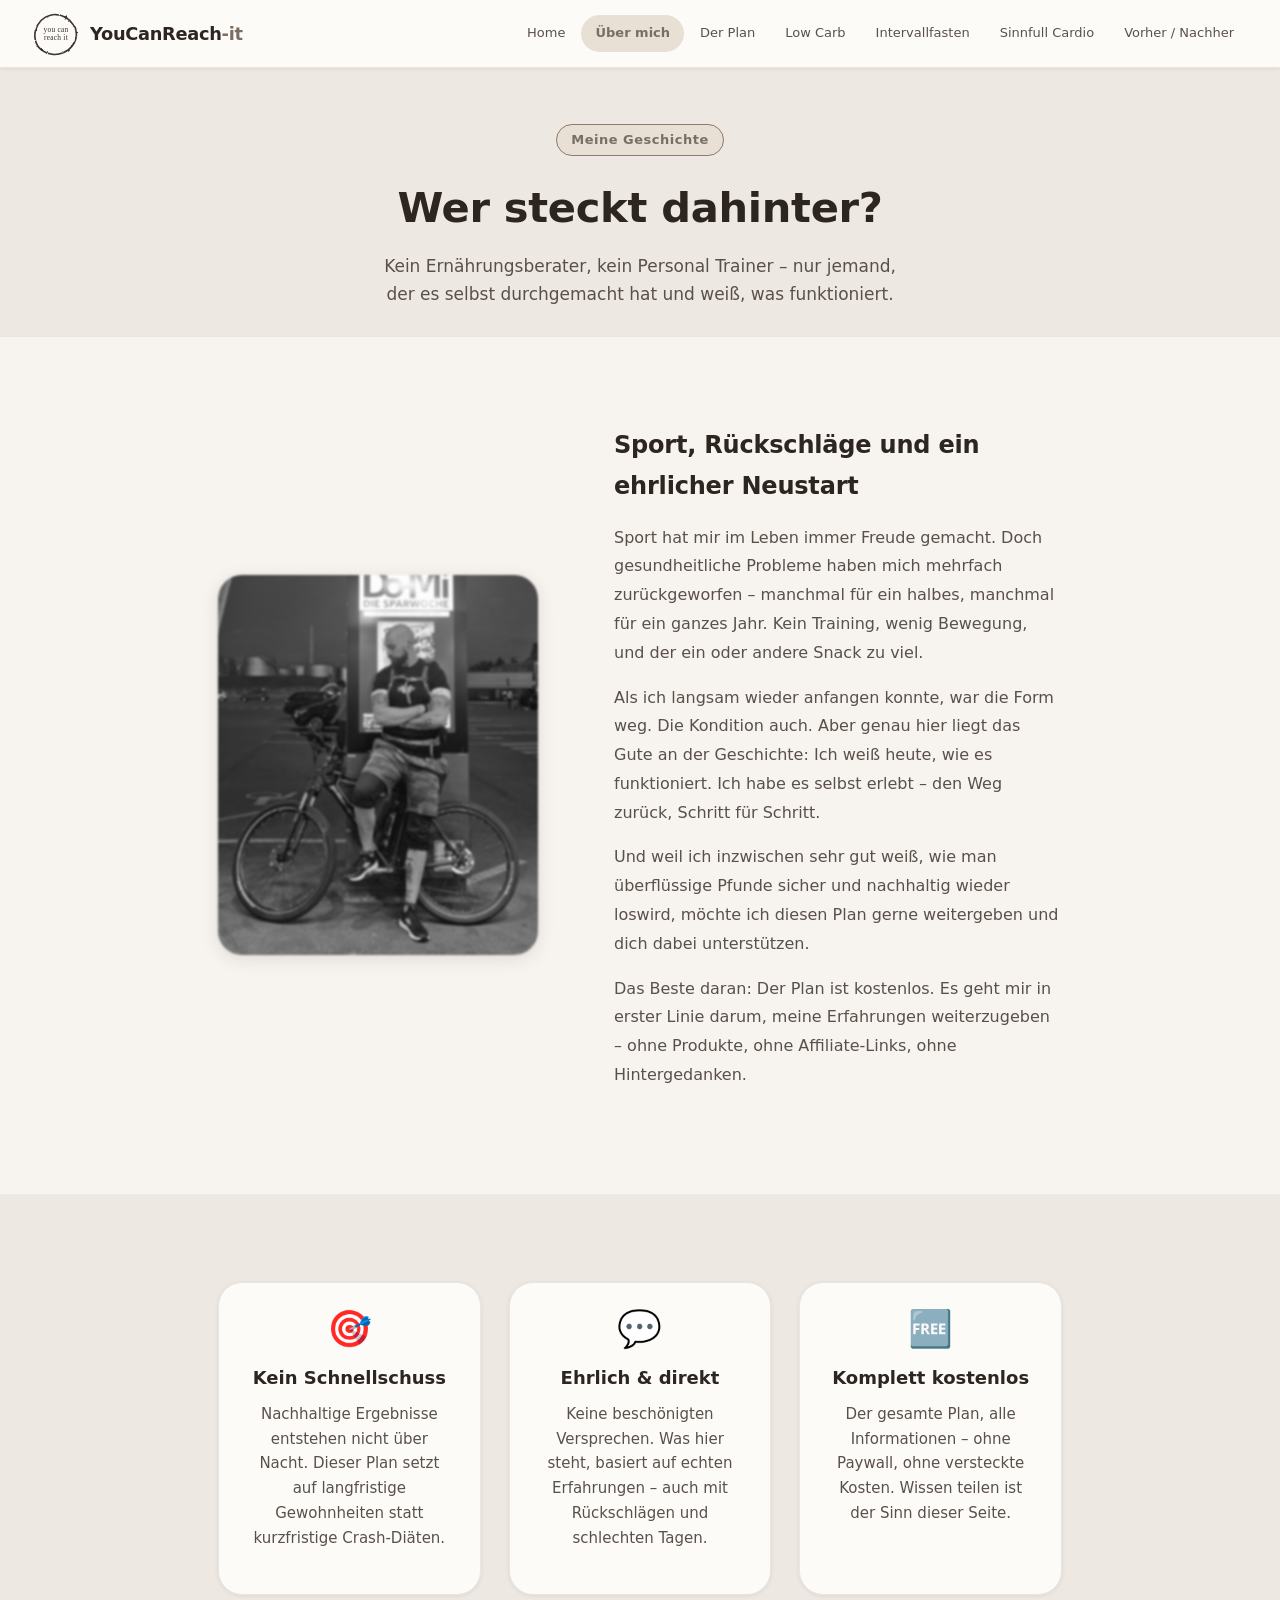
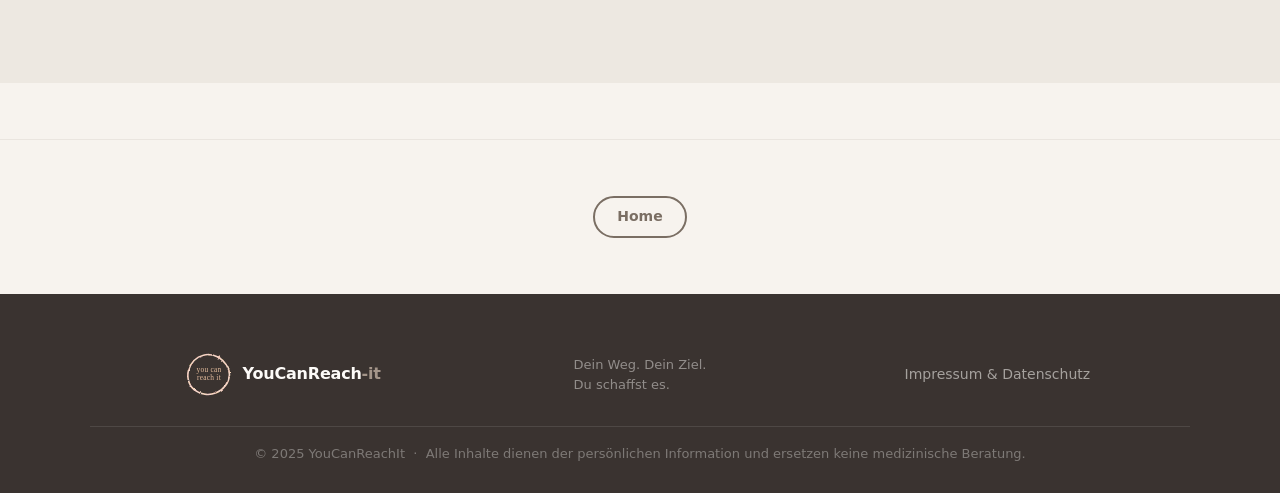
==== commit dce4d94c: "updated layout" ====
--- a/aboutme.html
+++ b/aboutme.html
@@ -83,10 +83,6 @@
               meine Erfahrungen weiterzugeben – ohne Produkte, ohne Affiliate-Links,
               ohne Hintergedanken.
             </p>
-            <div class="btn-group" style="justify-content:flex-start; margin-top: var(--space-sm);">
-              <a href="plan.html" class="btn btn-primary">Zum Plan</a>
-              <a href="picsside.html" class="btn btn-secondary">Vorher / Nachher</a>
-            </div>
           </div>
 
         </div>
@@ -124,7 +120,6 @@
               Wissen teilen ist der Sinn dieser Seite.
             </p>
           </div>
-
         </div>
       </div>
     </section>
--- a/main.css
+++ b/main.css
@@ -220,6 +220,7 @@
 .section     { padding: var(--space-xl) 0; }
 .section-alt { background: var(--bg-alt); padding: var(--space-xl) 0; }
 .section-sm  { padding: var(--space-lg) 0; }
+.section + .section { padding-top: 0; }
 
 .text-center  { text-align: center; }
 .text-muted   { color: var(--text-muted); font-size: 0.9rem; }
@@ -816,7 +817,7 @@
 /* Bilder 2 & 3: stärkerer Blur für Gesichter */
 .carousel-slide:nth-child(2) img,
 .carousel-slide:nth-child(3) img {
-  filter: grayscale(100%) blur(2.4px);
+  filter: grayscale(100%) blur(1.2px);
 }
 
 /* Fatme: zoom in via cover to match trnme's fill */
@@ -966,7 +967,7 @@
   filter: brightness(4);
 }
 
-@media (max-width: 768px) {
+@media (max-width: 1024px) {
   .burger-btn { display: flex; }
 
   .nav-links {
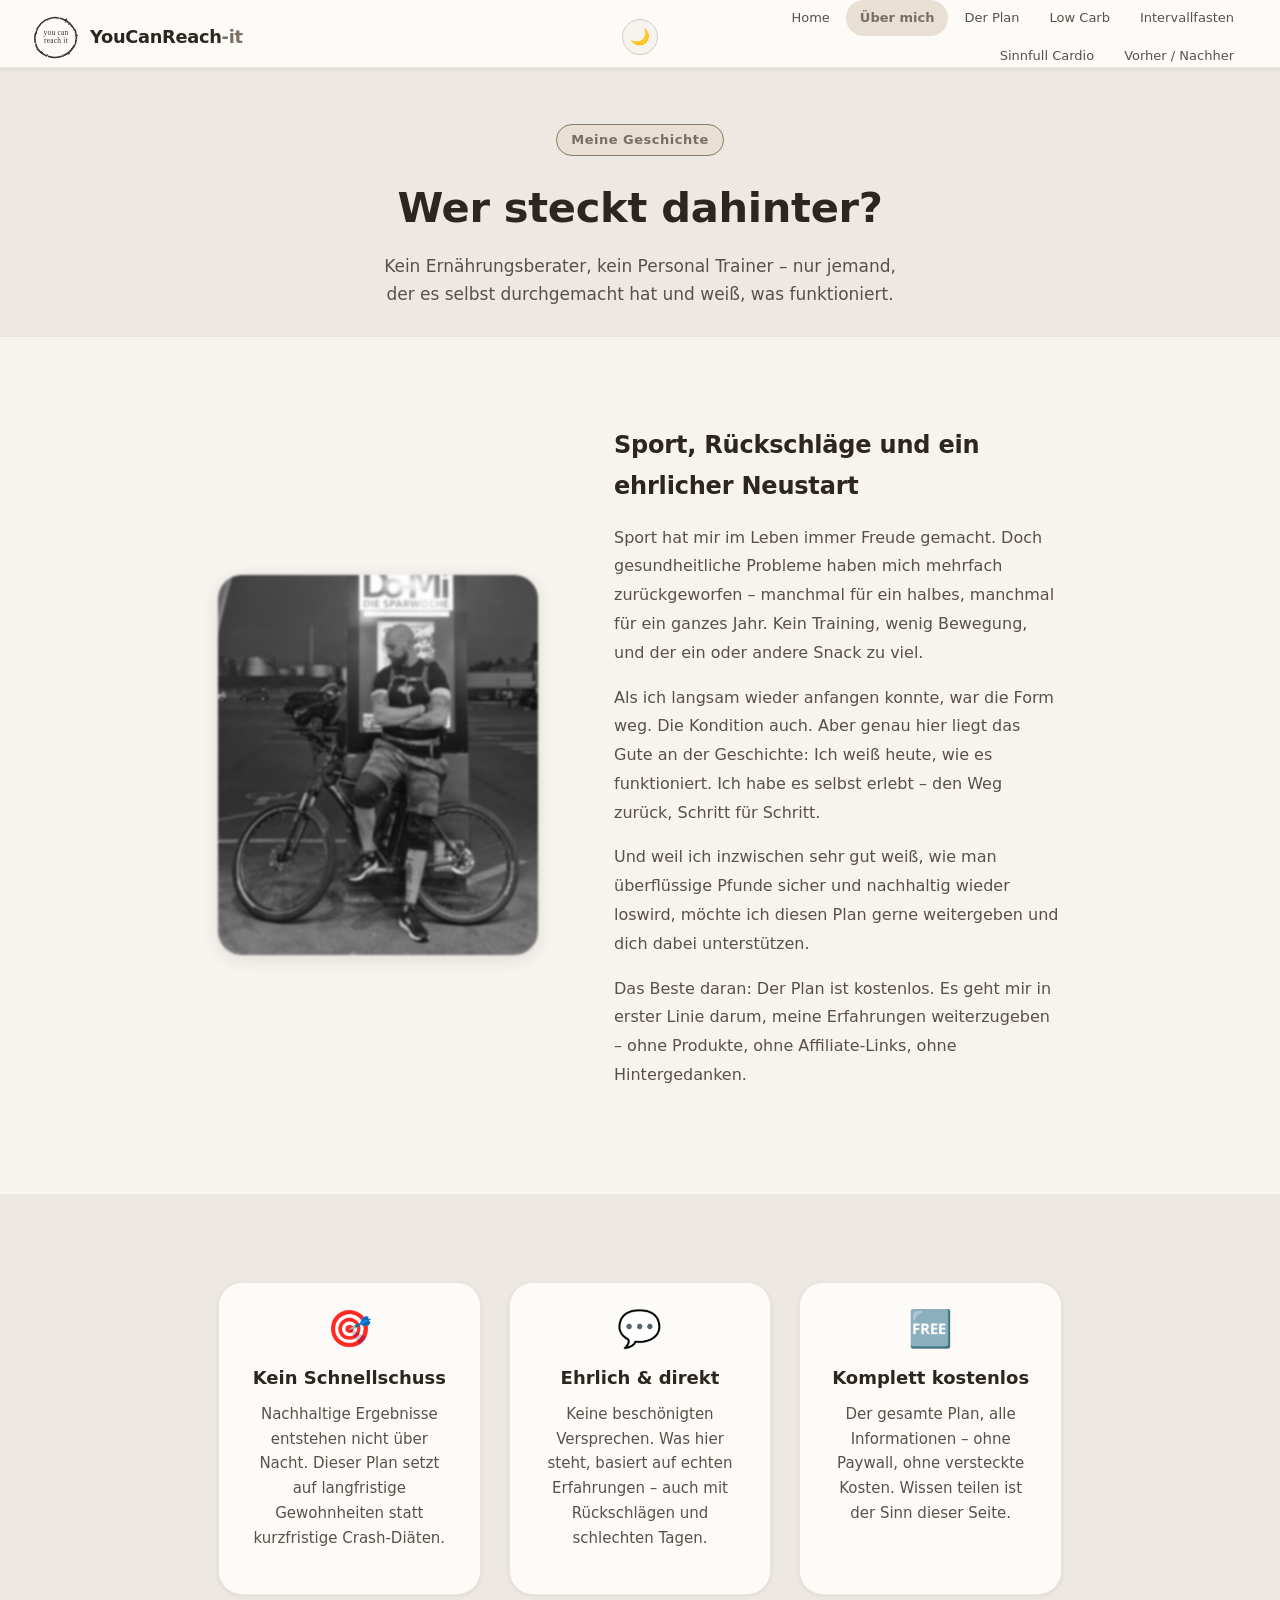
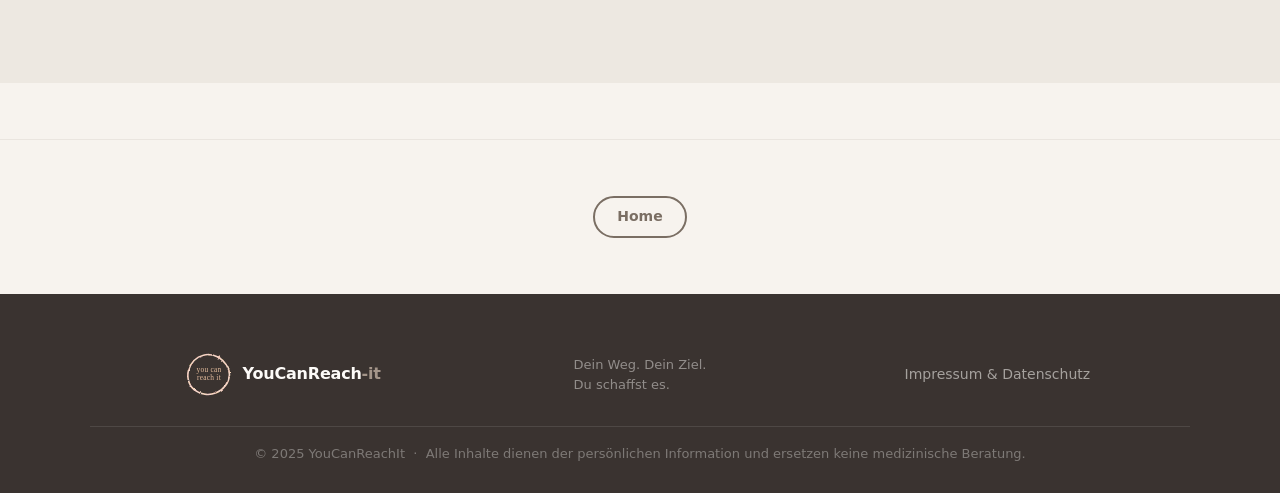
==== commit e005721b: "updated layout" ====
--- a/aboutme.html
+++ b/aboutme.html
@@ -7,6 +7,7 @@
   <title>YouCanReachIt – Über mich</title>
   <link rel="icon" href="favicon.svg" type="image/svg+xml">
   <link rel="stylesheet" href="main.css">
+  <script>if(localStorage.getItem("theme")==="dark")document.documentElement.setAttribute("data-theme","dark");</script>
 </head>
 <body>
 
@@ -17,9 +18,12 @@
         <img src="logo.svg" class="logo-svg" alt="YouCanReachIt Logo">
         <span class="nav-brand-text">YouCanReach<em>-it</em></span>
       </a>
-      <button class="burger-btn" aria-label="Menü öffnen" aria-expanded="false">
-        <span></span><span></span><span></span>
-      </button>
+      <div class="nav-actions">
+        <button class="theme-btn" aria-label="Erscheinungsbild umschalten" title="Dark Mode">🌙</button>
+        <button class="burger-btn" aria-label="Menü öffnen" aria-expanded="false">
+          <span></span><span></span><span></span>
+        </button>
+      </div>
       <nav class="nav-links">
         <a href="index.html">Home</a>
         <a href="aboutme.html" class="active">Über mich</a>
--- a/main.css
+++ b/main.css
@@ -52,6 +52,36 @@
   --nav-height: 68px;
 }
 
+/* --- Dark Mode --- */
+[data-theme="dark"] {
+  --bg-main:       #181210;
+  --bg-alt:        #201810;
+  --bg-card:       #3A2C20;
+  --bg-dark:       #0F0C09;
+  --bg-dark-deep:  #0A0806;
+
+  --accent:        #C09870;
+  --accent-light:  #D4B48A;
+  --accent-pale:   #4A3828;
+
+  --text-primary:  #F5EDE4;
+  --text-secondary:#D0BCA8;
+  --text-muted:    #9A8878;
+  --text-white:    #FDFBF8;
+
+  --border:        #5A4030;
+  --border-light:  #3E2E20;
+
+  --shadow-sm:  0 1px 4px rgba(0, 0, 0, 0.4);
+  --shadow-md:  0 4px 18px rgba(0, 0, 0, 0.5);
+  --shadow-lg:  0 10px 36px rgba(0, 0, 0, 0.6);
+}
+
+/* Dark mode card border for extra contrast */
+[data-theme="dark"] .card {
+  border-color: rgba(180, 130, 80, 0.3);
+}
+
 /* --- Base --- */
 html { scroll-behavior: smooth; }
 
@@ -62,6 +92,7 @@
   line-height: 1.72;
   font-size: 16px;
   padding-top: var(--nav-height);
+  transition: background-color 0.3s ease, color 0.3s ease;
 }
 
 img { max-width: 100%; height: auto; display: block; }
@@ -86,12 +117,16 @@
 .nav-container {
   width: 100%;
   height: 100%;
-  display: flex;
-  align-items: center;
-  justify-content: space-between;
+  display: grid;
+  grid-template-columns: 1fr auto 1fr;
+  grid-template-areas: "brand actions nav";
+  align-items: center;
   padding: 0 32px;
-  gap: var(--space-sm);
-}
+}
+
+.nav-brand   { grid-area: brand; }
+.nav-actions { grid-area: actions; display: flex; align-items: center; gap: 8px; }
+.nav-links   { grid-area: nav; justify-self: end; }
 
 .nav-brand {
   display: flex;
@@ -102,6 +137,8 @@
 }
 
 .logo-svg { width: 48px; height: 48px; flex-shrink: 0; object-fit: contain; }
+
+[data-theme="dark"] .logo-svg { filter: brightness(2.5); }
 
 .nav-brand-text {
   font-size: 1.113rem;
@@ -940,6 +977,27 @@
 .burger-btn.is-open span:nth-child(1) { transform: translateY(7px) rotate(45deg); }
 .burger-btn.is-open span:nth-child(2) { opacity: 0; transform: scaleX(0); }
 .burger-btn.is-open span:nth-child(3) { transform: translateY(-7px) rotate(-45deg); }
+
+.theme-btn {
+  display: flex;
+  align-items: center;
+  justify-content: center;
+  width: 36px;
+  height: 36px;
+  border-radius: 50%;
+  border: 1.5px solid var(--border);
+  background: var(--bg-main);
+  cursor: pointer;
+  font-size: 1rem;
+  flex-shrink: 0;
+  transition: background 0.2s, border-color 0.2s, transform 0.2s;
+  line-height: 1;
+}
+
+.theme-btn:hover {
+  background: var(--accent-pale);
+  transform: rotate(20deg);
+}
 
 
 /* =============================================
@@ -970,6 +1028,11 @@
 @media (max-width: 1024px) {
   .burger-btn { display: flex; }
 
+  .nav-container {
+    grid-template-columns: 1fr auto 1fr;
+    grid-template-areas: "brand actions .";
+  }
+
   .nav-links {
     display: none;
     position: absolute;
@@ -983,6 +1046,7 @@
     padding: 8px 16px 14px;
     gap: 2px;
     z-index: 999;
+    justify-self: unset;
   }
 
   .nav-links.nav-open { display: flex; }
